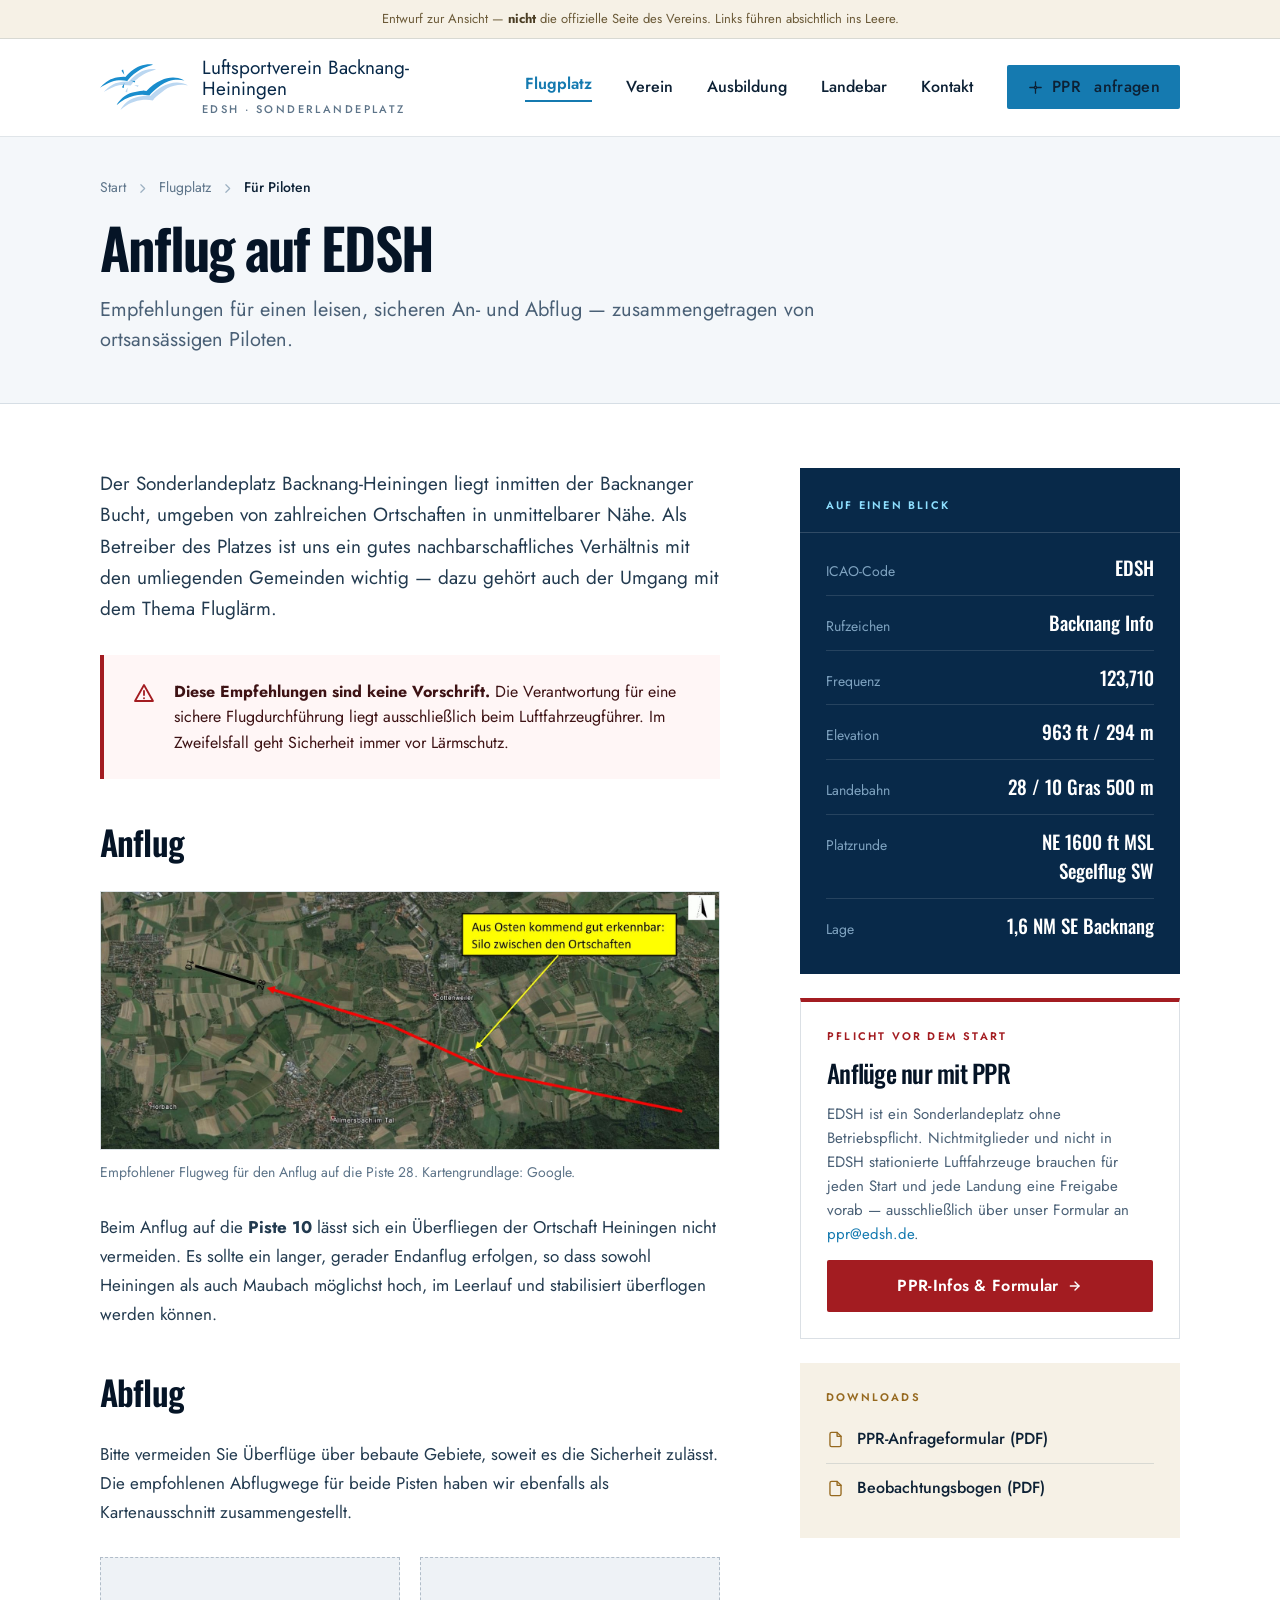
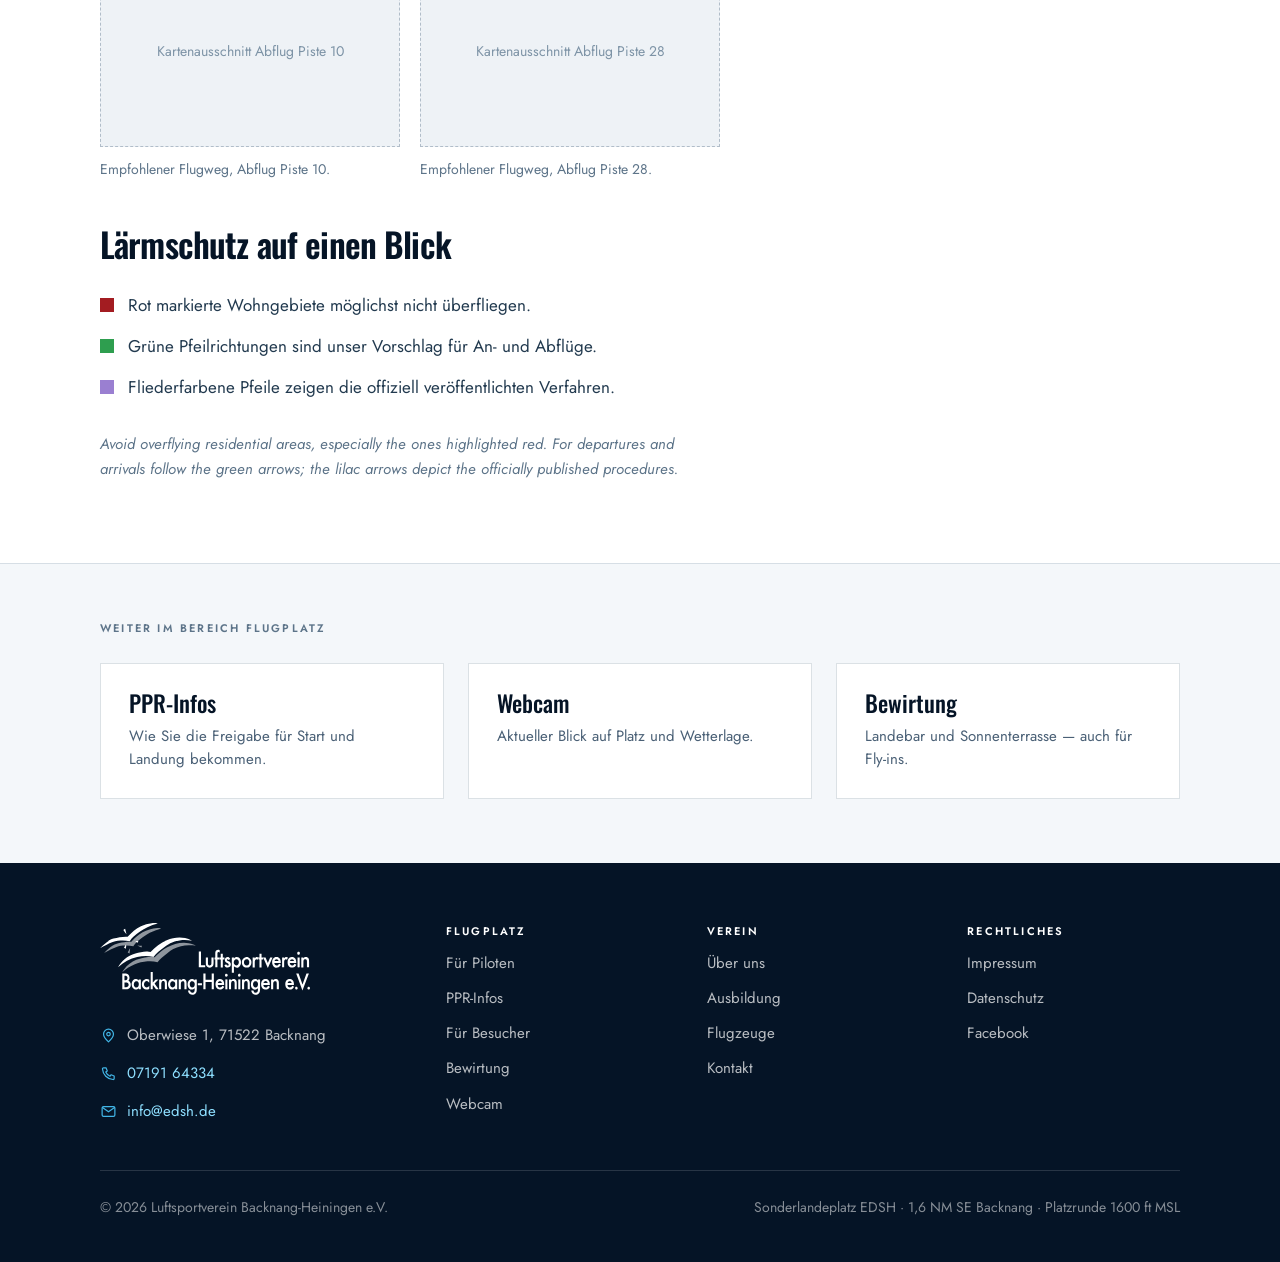
==== anflug.html @ dec8e1ad "Entwurf des neuen Vereinsauftritts als statische Vorschau Startseite und eine Unterseiten-Vorlage am" ====
<!doctype html>
<html lang="de">
<head>
<meta charset="utf-8">
<meta name="viewport" content="width=device-width, initial-scale=1">
<meta name="robots" content="noindex, nofollow">
<title>Anflug auf EDSH — Luftsportverein Backnang-Heiningen e.V. (Entwurf)</title>
<meta name="description" content="Empfehlungen für einen leisen, sicheren An- und Abflug auf den Sonderlandeplatz Backnang-Heiningen.">
<link rel="stylesheet" href="stil.css">
</head>
<body>

<a class="skip" href="#hauptinhalt">Zum Inhalt springen</a>

<div class="entwurfsband">
  Entwurf zur Ansicht — <strong>nicht</strong> die offizielle Seite des Vereins. Links führen absichtlich ins Leere.
</div>

<header class="kopf">
  <a class="marke" href="index.html">
    <img src="bilder/lsv-signet.svg" alt="" aria-hidden="true">
    <span class="marke-text">
      <span class="marke-name">Luftsportverein Backnang-Heiningen</span>
      <span class="marke-zusatz">EDSH · Sonderlandeplatz</span>
    </span>
  </a>

  <nav class="navi" aria-label="Hauptnavigation">
    <a class="aktiv" href="anflug.html" aria-current="page">Flugplatz</a>
    <a href="#">Verein</a>
    <a href="#">Ausbildung</a>
    <a href="#">Landebar</a>
    <a href="#">Kontakt</a>
    <a class="knopf" href="#">
      <svg width="17" height="17" viewBox="0 0 24 24" fill="none" stroke="currentColor" stroke-width="1.8" stroke-linecap="round" stroke-linejoin="round" aria-hidden="true"><path d="M4 12h6"/><path d="M14 12h6"/><path d="M12 4v6"/><path d="M12 14v6"/><circle cx="12" cy="12" r="1.6"/></svg>
      PPR&nbsp;<span>anfragen</span>
    </a>
  </nav>

  <div class="kopf-rechts">
    <a class="knopf" href="#">
      <svg width="17" height="17" viewBox="0 0 24 24" fill="none" stroke="currentColor" stroke-width="1.8" stroke-linecap="round" stroke-linejoin="round" aria-hidden="true"><path d="M4 12h6"/><path d="M14 12h6"/><path d="M12 4v6"/><path d="M12 14v6"/><circle cx="12" cy="12" r="1.6"/></svg>
      PPR&nbsp;<span>anfragen</span>
    </a>
    <button class="menue-schalter" type="button" aria-expanded="false" aria-controls="klappmenue" aria-label="Menü öffnen">
      <svg width="24" height="24" viewBox="0 0 24 24" fill="none" stroke="currentColor" stroke-width="1.9" stroke-linecap="round" aria-hidden="true"><path d="M4 7h16"/><path d="M4 12h16"/><path d="M4 17h16"/></svg>
    </button>
  </div>
</header>

<nav class="klappmenue" id="klappmenue" hidden aria-label="Menü">
  <a href="anflug.html"><b>Flugplatz</b><span>Anflug · PPR · Webcam · Bewirtung</span></a>
  <a href="#"><b>Verein</b><span>Über uns · Flugzeuge</span></a>
  <a href="#"><b>Ausbildung</b><span>Segelflug · Motorflug · UL</span></a>
  <a href="#"><b>Landebar</b><span>Öffnungszeiten · Anfahrt</span></a>
  <a href="#"><b>Kontakt</b></a>
</nav>

<main id="hauptinhalt">

  <section class="seitenkopf">
    <div class="bahn">
      <nav class="krumen" aria-label="Sie befinden sich hier">
        <a href="index.html">Start</a>
        <svg width="13" height="13" viewBox="0 0 24 24" fill="none" stroke="#9db1c2" stroke-width="2.2" stroke-linecap="round" stroke-linejoin="round" aria-hidden="true"><path d="M9 5l7 7-7 7"/></svg>
        <a href="#">Flugplatz</a>
        <svg width="13" height="13" viewBox="0 0 24 24" fill="none" stroke="#9db1c2" stroke-width="2.2" stroke-linecap="round" stroke-linejoin="round" aria-hidden="true"><path d="M9 5l7 7-7 7"/></svg>
        <span aria-current="page">Für Piloten</span>
      </nav>
      <h1>Anflug auf EDSH</h1>
      <p>Empfehlungen für einen leisen, sicheren An- und Abflug — zusammengetragen von ortsansässigen Piloten.</p>
    </div>
  </section>

  <section class="inhalt">
    <div class="bahn inhalt-gitter">

      <div class="textspalte">
        <p class="anriss">Der Sonderlandeplatz Backnang-Heiningen liegt inmitten der Backnanger Bucht, umgeben von zahlreichen Ortschaften in unmittelbarer Nähe. Als Betreiber des Platzes ist uns ein gutes nachbarschaftliches Verhältnis mit den umliegenden Gemeinden wichtig — dazu gehört auch der Umgang mit dem Thema Fluglärm.</p>

        <div class="warnkasten">
          <svg width="24" height="24" viewBox="0 0 24 24" fill="none" stroke="#a31c21" stroke-width="1.8" stroke-linecap="round" stroke-linejoin="round" aria-hidden="true"><path d="M12 4l9 16H3z"/><path d="M12 10v4"/><path d="M12 17.2v.1"/></svg>
          <p><strong>Diese Empfehlungen sind keine Vorschrift.</strong> Die Verantwortung für eine sichere Flugdurchführung liegt ausschließlich beim Luftfahrzeugführer. Im Zweifelsfall geht Sicherheit immer vor Lärmschutz.</p>
        </div>

        <h2>Anflug</h2>

        <figure>
          <img src="bilder/anflug-28.jpg" alt="Luftbild mit eingezeichnetem empfohlenem Flugweg für den Anflug auf Piste 28">
          <figcaption>Empfohlener Flugweg für den Anflug auf die Piste 28. Kartengrundlage: Google.</figcaption>
        </figure>

        <p>Beim Anflug auf die <strong>Piste 10</strong> lässt sich ein Überfliegen der Ortschaft Heiningen nicht vermeiden. Es sollte ein langer, gerader Endanflug erfolgen, so dass sowohl Heiningen als auch Maubach möglichst hoch, im Leerlauf und stabilisiert überflogen werden können.</p>

        <h2>Abflug</h2>

        <p>Bitte vermeiden Sie Überflüge über bebaute Gebiete, soweit es die Sicherheit zulässt. Die empfohlenen Abflugwege für beide Pisten haben wir ebenfalls als Kartenausschnitt zusammengestellt.</p>

        <div class="zwei-spalten">
          <div>
            <div class="platzhalter">Kartenausschnitt Abflug Piste 10</div>
            <span>Empfohlener Flugweg, Abflug Piste 10.</span>
          </div>
          <div>
            <div class="platzhalter">Kartenausschnitt Abflug Piste 28</div>
            <span>Empfohlener Flugweg, Abflug Piste 28.</span>
          </div>
        </div>

        <h2>Lärmschutz auf einen Blick</h2>

        <div class="legende">
          <div><i style="background:#a31c21"></i><p>Rot markierte Wohngebiete möglichst nicht überfliegen.</p></div>
          <div><i style="background:#2e9e4f"></i><p>Grüne Pfeilrichtungen sind unser Vorschlag für An- und Abflüge.</p></div>
          <div><i style="background:#9a7fd1"></i><p>Fliederfarbene Pfeile zeigen die offiziell veröffentlichten Verfahren.</p></div>
        </div>

        <p lang="en" style="font-style: italic; color: var(--grau); font-size: 15px;">Avoid overflying residential areas, especially the ones highlighted red. For departures and arrivals follow the green arrows; the lilac arrows depict the officially published procedures.</p>
      </div>

      <aside class="seitenspalte" aria-label="Platzdaten und Formulare">

        <div class="datenkarte">
          <div class="datenkarte-kopf"><span class="kleinzeile">Auf einen Blick</span></div>
          <div class="datenkarte-liste">
            <div class="datenkarte-zeile"><span class="datenkarte-schluessel">ICAO-Code</span><span class="datenkarte-wert">EDSH</span></div>
            <div class="datenkarte-zeile"><span class="datenkarte-schluessel">Rufzeichen</span><span class="datenkarte-wert">Backnang Info</span></div>
            <div class="datenkarte-zeile"><span class="datenkarte-schluessel">Frequenz</span><span class="datenkarte-wert">123,710</span></div>
            <div class="datenkarte-zeile"><span class="datenkarte-schluessel">Elevation</span><span class="datenkarte-wert">963 ft / 294 m</span></div>
            <div class="datenkarte-zeile"><span class="datenkarte-schluessel">Landebahn</span><span class="datenkarte-wert">28 / 10 Gras 500 m</span></div>
            <div class="datenkarte-zeile"><span class="datenkarte-schluessel">Platzrunde</span><span class="datenkarte-wert">NE 1600 ft MSL<br>Segelflug SW</span></div>
            <div class="datenkarte-zeile"><span class="datenkarte-schluessel">Lage</span><span class="datenkarte-wert">1,6 NM SE Backnang</span></div>
          </div>
        </div>

        <div class="handlungskarte">
          <span class="kleinzeile">Pflicht vor dem Start</span>
          <h3>Anflüge nur mit PPR</h3>
          <p>EDSH ist ein Sonderlandeplatz ohne Betriebspflicht. Nichtmitglieder und nicht in EDSH stationierte Luftfahrzeuge brauchen für jeden Start und jede Landung eine Freigabe vorab — ausschließlich über unser Formular an <a href="mailto:ppr@edsh.de">ppr@edsh.de</a>.</p>
          <a class="knopf knopf--rot knopf--breit" href="#">PPR-Infos &amp; Formular
            <svg width="16" height="16" viewBox="0 0 24 24" fill="none" stroke="currentColor" stroke-width="2" stroke-linecap="round" stroke-linejoin="round" aria-hidden="true"><path d="M5 12h13"/><path d="M12 6l6 6-6 6"/></svg>
          </a>
        </div>

        <div class="downloads">
          <span class="kleinzeile">Downloads</span>
          <a href="#"><svg width="19" height="19" viewBox="0 0 24 24" fill="none" stroke="#96691f" stroke-width="1.7" stroke-linecap="round" stroke-linejoin="round" aria-hidden="true"><path d="M14 3H7a2 2 0 00-2 2v14a2 2 0 002 2h10a2 2 0 002-2V8z"/><path d="M14 3v5h5"/></svg>PPR-Anfrageformular (PDF)</a>
          <a href="#"><svg width="19" height="19" viewBox="0 0 24 24" fill="none" stroke="#96691f" stroke-width="1.7" stroke-linecap="round" stroke-linejoin="round" aria-hidden="true"><path d="M14 3H7a2 2 0 00-2 2v14a2 2 0 002 2h10a2 2 0 002-2V8z"/><path d="M14 3v5h5"/></svg>Beobachtungsbogen (PDF)</a>
        </div>

      </aside>
    </div>
  </section>

  <section class="weiter">
    <div class="bahn">
      <span class="kleinzeile">Weiter im Bereich Flugplatz</span>
      <div class="weiter-gitter">
        <a class="weiter-karte" href="#"><b>PPR-Infos</b><span>Wie Sie die Freigabe für Start und Landung bekommen.</span></a>
        <a class="weiter-karte" href="#"><b>Webcam</b><span>Aktueller Blick auf Platz und Wetterlage.</span></a>
        <a class="weiter-karte" href="#"><b>Bewirtung</b><span>Landebar und Sonnenterrasse — auch für Fly-ins.</span></a>
      </div>
    </div>
  </section>

</main>

<footer class="fuss">
  <div class="bahn">
    <div class="fuss-gitter">
      <div class="fuss-spalte">
        <img class="fuss-logo" src="bilder/lsv-logo-weiss.svg" alt="Luftsportverein Backnang-Heiningen e.V.">
        <div class="fuss-kontakt">
          <span><svg width="17" height="17" viewBox="0 0 24 24" fill="none" stroke="#42b6e7" stroke-width="1.7" stroke-linecap="round" stroke-linejoin="round" aria-hidden="true"><path d="M12 21s7-6.2 7-11a7 7 0 10-14 0c0 4.8 7 11 7 11z"/><circle cx="12" cy="10" r="2.5"/></svg>Oberwiese 1, 71522 Backnang</span>
          <a href="tel:+49719164334"><svg width="17" height="17" viewBox="0 0 24 24" fill="none" stroke="#42b6e7" stroke-width="1.7" stroke-linecap="round" stroke-linejoin="round" aria-hidden="true"><path d="M5 4h3.5l1.8 4.4-2.2 1.4a12 12 0 006.1 6.1l1.4-2.2L20 15.5V19a1.5 1.5 0 01-1.7 1.5A16 16 0 013.5 5.7 1.5 1.5 0 015 4z"/></svg>07191 64334</a>
          <a href="mailto:info@edsh.de"><svg width="17" height="17" viewBox="0 0 24 24" fill="none" stroke="#42b6e7" stroke-width="1.7" stroke-linecap="round" stroke-linejoin="round" aria-hidden="true"><rect x="3" y="5" width="18" height="14" rx="2"/><path d="M3.5 6.5l8.5 6 8.5-6"/></svg>info@edsh.de</a>
        </div>
      </div>

      <div class="fuss-spalte">
        <span class="kleinzeile">Flugplatz</span>
        <a href="anflug.html">Für Piloten</a>
        <a href="#">PPR-Infos</a>
        <a href="#">Für Besucher</a>
        <a href="#">Bewirtung</a>
        <a href="#">Webcam</a>
      </div>

      <div class="fuss-spalte">
        <span class="kleinzeile">Verein</span>
        <a href="#">Über uns</a>
        <a href="#">Ausbildung</a>
        <a href="#">Flugzeuge</a>
        <a href="#">Kontakt</a>
      </div>

      <div class="fuss-spalte">
        <span class="kleinzeile">Rechtliches</span>
        <a href="#">Impressum</a>
        <a href="#">Datenschutz</a>
        <a href="#">Facebook</a>
      </div>
    </div>

    <div class="fuss-schluss">
      <span>© 2026 Luftsportverein Backnang-Heiningen e.V.</span>
      <span>Sonderlandeplatz EDSH · 1,6 NM SE Backnang · Platzrunde 1600 ft MSL</span>
    </div>
  </div>
</footer>

<script src="menue.js"></script>
</body>
</html>
---- stil.css ----
@import url("https://fonts.googleapis.com/css2?family=Oswald:wght@400;500;600;700&family=Jost:wght@400;500;600&display=swap");

/* ==========================================================================
   Entwurf für den neuen Auftritt des LSV Backnang-Heiningen
   Farben und Schriften stammen aus der Flugplatzfest-Seite des Vereins,
   das Markenblau #198DCD aus dem Logo-SVG.
   ========================================================================== */

:root {
  --marke:      #198DCD;   /* Logo-Blau, nur dekorativ (3,66:1 auf Weiß) */
  --interaktiv: #157AB0;   /* abgedunkelt für Links und Knöpfe (4,73:1)  */
  --himmel:     #42b6e7;
  --hell:       #8edfff;
  --navy:       #082949;
  --nacht:      #051426;
  --rot:        #a31c21;
  --stroh:      #b07d2a;
  --stroh-text: #96691f;   /* 4,84:1 auf Weiß */
  --sand:       #f6f1e6;
  --dunst:      #f4f7fa;
  --text:       #0d2135;
  --text-weich: #4a6076;
  --grau:       #5d7489;
  --linie:      rgba(6, 42, 76, .14);
  --max:        1240px;
  --rand:       100px;     /* Seitenrand, per Breakpoint kleiner */
}

*, *::before, *::after { box-sizing: border-box; }

body {
  margin: 0;
  background: #fff;
  color: var(--text);
  font-family: Jost, "Segoe UI", Arial, Helvetica, sans-serif;
  font-size: 17px;
  line-height: 1.55;
  -webkit-text-size-adjust: 100%;
}

a { color: var(--interaktiv); text-decoration: none; }
a:hover { color: var(--navy); }
img { max-width: 100%; }

h1, h2, h3, h4 {
  font-family: Oswald, "Arial Narrow", "Aptos Narrow", Arial, sans-serif;
  margin: 0;
  color: var(--nacht);
  letter-spacing: -.03em;
  line-height: 1.1;
}

.bahn { max-width: var(--max); margin: 0 auto; }
.seitenrand { padding-left: var(--rand); padding-right: var(--rand); }

.kleinzeile {
  font-size: 11px;
  font-weight: 600;
  letter-spacing: .2em;
  text-transform: uppercase;
  color: var(--grau);
}

/* Sprungmarke für Tastatur- und Screenreader-Nutzung */
.skip {
  position: absolute; left: -9999px;
  background: var(--navy); color: #fff; padding: 12px 20px; z-index: 100;
}
.skip:focus { left: 12px; top: 12px; color: #fff; }

/* ============================ Kopfzeile ================================= */

.kopf {
  display: flex; align-items: center; justify-content: space-between;
  gap: 40px; padding: 18px var(--rand);
  background: #fff; border-bottom: 1px solid rgba(6, 42, 76, .12);
}
.marke { display: flex; align-items: center; gap: 14px; }
.marke img { width: 88px; height: 46px; object-fit: contain; flex-shrink: 0; }
.marke-text { display: flex; flex-direction: column; gap: 1px; }
.marke-name { font-size: 19px; font-weight: 400; color: var(--navy); line-height: 1.15; }
.marke-zusatz {
  font-size: 11px; font-weight: 500; letter-spacing: .22em;
  text-transform: uppercase; color: var(--grau);
}

.navi { display: flex; align-items: center; gap: 34px; }
.navi a { font-size: 16px; font-weight: 500; color: var(--text); }
.navi a.aktiv {
  font-weight: 600; color: var(--interaktiv);
  border-bottom: 2px solid var(--interaktiv); padding-bottom: 3px;
}

.knopf {
  display: inline-flex; align-items: center; justify-content: center; gap: 8px;
  min-height: 44px; padding: 0 20px; border-radius: 2px;
  background: var(--interaktiv); color: #fff;
  font-size: 15px; font-weight: 600; letter-spacing: .02em;
}
.knopf:hover { background: var(--navy); color: #fff; }
.knopf--rot { background: var(--rot); }
.knopf--rot:hover { background: #7d1519; }
.knopf--linie { background: none; border: 1px solid rgba(255,255,255,.34); color: #fff; }
.knopf--linie:hover { background: rgba(255,255,255,.1); color: #fff; }
.knopf--breit { width: 100%; min-height: 52px; font-size: 16px; }

/* Auf großen Schirmen trägt die Navigation den PPR-Knopf selbst */
.kopf-rechts { display: none; }

/* Menüschalter: erst ab Tablet sichtbar */
.menue-schalter {
  display: none; align-items: center; justify-content: center;
  width: 44px; height: 44px; padding: 0;
  background: none; border: 0; cursor: pointer; color: var(--navy);
}

/* ============================== Hero ==================================== */

.hero { position: relative; height: 600px; overflow: hidden; background: var(--navy); }
.hero img { position: absolute; inset: 0; width: 100%; height: 100%; object-fit: cover; }
.hero-schleier {
  position: absolute; inset: 0;
  background: linear-gradient(105deg, rgba(5,20,38,.86) 0%, rgba(5,20,38,.62) 42%, rgba(5,20,38,.10) 78%);
}
.hero-inhalt {
  position: relative; display: flex; flex-direction: column; justify-content: center;
  gap: 26px; height: 100%; max-width: var(--max); margin: 0 auto;
  padding: 0 var(--rand);
}
.hero-kleinzeile {
  font-size: 13px; font-weight: 600; letter-spacing: .26em;
  text-transform: uppercase; color: var(--hell);
}
.hero h1 {
  max-width: 900px; font-size: 82px; font-weight: 700;
  line-height: .92; letter-spacing: -.04em; color: #fff;
}
.hero p { margin: 0; max-width: 560px; font-size: 20px; line-height: 1.5; color: rgba(255,255,255,.86); }

/* ========================== Platzdaten =================================== */

.platzdaten { background: var(--navy); padding: 0 var(--rand); }
.platzdaten-gitter {
  display: grid; grid-template-columns: repeat(5, minmax(0, 1fr));
  max-width: var(--max); margin: 0 auto;
}
.platzdaten-feld {
  display: flex; flex-direction: column; gap: 6px; padding: 22px 28px;
  border-left: 1px solid rgba(255,255,255,.16);
}
.platzdaten-feld:first-child { border-left: 0; padding-left: 0; }
.platzdaten-feld:last-child { padding-right: 0; }
.platzdaten-feld .kleinzeile { color: #6f93b3; }
.platzdaten-wert {
  font-family: Oswald, "Arial Narrow", Arial, sans-serif;
  font-size: 26px; font-weight: 500; color: #fff; letter-spacing: .02em;
}
.platzdaten-feld--warnung .kleinzeile { color: #ffb4b6; }
.platzdaten-feld--warnung .platzdaten-wert { color: #ff9ea1; }

/* =========================== Drei Türen ================================= */

.tueren { padding: 92px var(--rand) 100px; }
.tueren-kopf { display: flex; flex-direction: column; gap: 10px; margin-bottom: 44px; }
.tueren-kopf .vorzeile {
  font-size: 13px; font-weight: 600; letter-spacing: .2em;
  text-transform: uppercase; color: var(--stroh-text);
}
.tueren-kopf h2 { font-size: 46px; font-weight: 600; line-height: 1; }
.tueren-gitter { display: grid; grid-template-columns: repeat(3, minmax(0, 1fr)); gap: 32px; }

.tuer {
  display: flex; flex-direction: column;
  background: #fff; border: 1px solid var(--linie); border-top: 4px solid var(--marke);
}
.tuer--ausbildung { border-top-color: var(--himmel); }
.tuer--gaeste { border-top-color: var(--stroh); }
.tuer > img { width: 100%; height: 210px; object-fit: cover; }
.tuer-text { display: flex; flex-direction: column; gap: 18px; padding: 30px 30px 20px; flex-grow: 1; }
.tuer-text .kleinzeile { color: var(--interaktiv); }
.tuer--ausbildung .tuer-text .kleinzeile { color: #10708F; }
.tuer--gaeste .tuer-text .kleinzeile { color: var(--stroh-text); }
.tuer h3 { font-size: 30px; font-weight: 500; letter-spacing: -.02em; }
.tuer p { margin: 0; font-size: 16px; color: var(--text-weich); }
.tuer-liste { display: flex; flex-direction: column; padding: 0 30px 16px; }
.tuer-liste a {
  display: flex; align-items: center; gap: 10px; min-height: 44px;
  font-size: 16px; font-weight: 500; color: var(--text);
  border-top: 1px solid rgba(6,42,76,.10);
}
.tuer-liste a:hover { color: var(--interaktiv); }
.tuer-liste svg { flex-shrink: 0; }

/* ============================ Am Platz ================================== */

.amplatz { background: var(--sand); padding: 76px var(--rand) 84px; border-top: 1px solid rgba(6,42,76,.10); }
.amplatz-kopf { display: flex; align-items: baseline; gap: 18px; flex-wrap: wrap; margin-bottom: 34px; }
.amplatz-kopf h2 { font-size: 40px; font-weight: 600; line-height: 1; }
.amplatz-kopf .kleinzeile { font-size: 13px; color: var(--stroh-text); }

.termin { display: flex; background: #fff; border: 1px solid var(--linie); margin-bottom: 24px; }
.termin-datum {
  display: flex; flex-direction: column; justify-content: center; align-items: center;
  gap: 2px; width: 190px; flex-shrink: 0; padding: 34px 20px;
  background: var(--rot); color: #fff;
  font-family: Oswald, "Arial Narrow", Arial, sans-serif;
}
.termin-tag { font-size: 58px; font-weight: 700; line-height: .9; letter-spacing: -.03em; }
.termin-monat { font-size: 22px; font-weight: 500; letter-spacing: .1em; text-transform: uppercase; }
.termin-jahr { font-family: Jost, sans-serif; font-size: 13px; font-weight: 500; letter-spacing: .16em; color: rgba(255,255,255,.78); }
.termin-text {
  display: flex; align-items: center; justify-content: space-between;
  gap: 40px; flex-grow: 1; padding: 34px 38px;
}
.termin-text > div { display: flex; flex-direction: column; gap: 10px; max-width: 620px; }
.termin-text .kleinzeile { color: var(--rot); }
.termin-text h3 { font-size: 34px; font-weight: 500; letter-spacing: -.02em; line-height: 1.05; }
.termin-text p { margin: 0; font-size: 16px; color: var(--text-weich); }
.termin-text .knopf { flex-shrink: 0; min-height: 50px; padding: 0 26px; font-size: 16px; }

.angebote { display: grid; grid-template-columns: repeat(2, minmax(0, 1fr)); gap: 24px; }
.angebot { display: flex; gap: 20px; padding: 26px 28px; background: #fff; border: 1px solid var(--linie); }
.angebot svg { flex-shrink: 0; margin-top: 3px; }
.angebot h4 { font-size: 23px; font-weight: 500; line-height: 1.15; }
.angebot p { margin: 7px 0 0; font-size: 16px; color: var(--text-weich); }

/* ============================= Verein =================================== */

.verein { background: var(--navy); color: #fff; padding: 84px var(--rand) 90px; }
.verein-gitter { display: grid; grid-template-columns: repeat(2, minmax(0, 1fr)); gap: 80px; align-items: start; }
.verein .kleinzeile { color: var(--hell); }
.verein h2 { font-size: 44px; font-weight: 600; line-height: 1.02; color: #fff; margin: 22px 0; }
.verein p { margin: 0 0 30px; font-size: 17px; line-height: 1.6; color: rgba(255,255,255,.80); }
.verein-knoepfe { display: flex; gap: 14px; flex-wrap: wrap; }
.verein-knoepfe .knopf { min-height: 50px; padding: 0 26px; font-size: 16px; }

.flotte { display: flex; flex-direction: column; margin-top: 16px; }
.flotte-zeile {
  display: flex; align-items: baseline; justify-content: space-between; gap: 20px;
  padding: 15px 0; border-top: 1px solid rgba(255,255,255,.16);
}
.flotte-zeile:last-of-type { border-bottom: 1px solid rgba(255,255,255,.16); }
.flotte-name { font-family: Oswald, "Arial Narrow", Arial, sans-serif; font-size: 24px; font-weight: 500; color: #fff; }
.flotte-art { font-size: 14px; letter-spacing: .1em; text-transform: uppercase; color: #7fa3c0; }
.flotte-mehr {
  display: inline-flex; align-items: center; gap: 10px; min-height: 44px;
  margin-top: 12px; font-size: 16px; font-weight: 600; color: var(--hell);
}
.flotte-mehr:hover { color: #fff; }

/* ============================= Fußzeile ================================= */

.fuss { background: var(--nacht); color: rgba(255,255,255,.72); padding: 60px var(--rand) 44px; }
.fuss-gitter { display: grid; grid-template-columns: 1.4fr 1fr 1fr 1fr; gap: 48px; }
.fuss-spalte { display: flex; flex-direction: column; gap: 12px; }
.fuss-spalte .kleinzeile { color: #fff; }
.fuss a { color: rgba(255,255,255,.72); font-size: 15px; }
.fuss a:hover { color: #fff; }
.fuss-logo { width: 210px; height: 73px; object-fit: contain; }
.fuss-kontakt { display: flex; flex-direction: column; gap: 8px; font-size: 15px; margin-top: 16px; }
.fuss-kontakt span, .fuss-kontakt a { display: flex; align-items: flex-start; gap: 10px; min-height: 30px; }
.fuss-kontakt svg { flex-shrink: 0; margin-top: 3px; }
.fuss-kontakt a { color: var(--hell); }
.fuss-schluss {
  display: flex; align-items: center; justify-content: space-between; gap: 30px; flex-wrap: wrap;
  margin-top: 40px; padding-top: 26px; border-top: 1px solid rgba(255,255,255,.14);
  font-size: 14px; color: rgba(255,255,255,.52);
}

/* =========================== Unterseite ================================= */

.seitenkopf { background: var(--dunst); border-bottom: 1px solid rgba(6,42,76,.12); padding: 40px var(--rand) 48px; }
.krumen { display: flex; align-items: center; gap: 10px; flex-wrap: wrap; font-size: 14px; color: var(--grau); margin-bottom: 20px; }
.krumen a { color: var(--grau); }
.krumen span[aria-current] { color: var(--text); font-weight: 500; }
.seitenkopf h1 { max-width: 800px; font-size: 56px; font-weight: 600; line-height: 1; letter-spacing: -.035em; }
.seitenkopf p { margin: 20px 0 0; max-width: 720px; font-size: 20px; line-height: 1.5; color: var(--text-weich); }

.inhalt { padding: 64px var(--rand) 80px; }
.inhalt-gitter { display: grid; grid-template-columns: minmax(0, 1fr) 380px; gap: 80px; align-items: start; }
.textspalte { display: flex; flex-direction: column; gap: 30px; }
.textspalte > p { margin: 0; font-size: 17px; line-height: 1.7; color: #223a4f; }
.textspalte > p.anriss { font-size: 19px; line-height: 1.65; }
.textspalte h2 { margin-top: 14px; font-size: 34px; font-weight: 600; letter-spacing: -.025em; }
.textspalte figure { margin: 0; display: flex; flex-direction: column; gap: 12px; }
.textspalte figure img { width: 100%; height: auto; display: block; border: 1px solid var(--linie); }
.textspalte figcaption { font-size: 14px; color: var(--grau); }

.warnkasten { display: flex; gap: 18px; padding: 24px 28px; background: #fff6f6; border-left: 4px solid var(--rot); }
.warnkasten svg { flex-shrink: 0; margin-top: 2px; }
.warnkasten p { margin: 0; font-size: 16px; line-height: 1.6; color: #3d1214; }

.platzhalter {
  display: flex; align-items: center; justify-content: center; text-align: center;
  height: 190px; padding: 0 20px; background: #eef2f6;
  border: 1px dashed rgba(6,42,76,.26); color: #7d93a6; font-size: 14px;
}
.zwei-spalten { display: grid; grid-template-columns: repeat(2, minmax(0, 1fr)); gap: 20px; }
.zwei-spalten > div { display: flex; flex-direction: column; gap: 12px; }
.zwei-spalten span { font-size: 14px; color: var(--grau); }

.legende { display: flex; flex-direction: column; gap: 14px; }
.legende div { display: flex; align-items: flex-start; gap: 14px; }
.legende i { flex-shrink: 0; width: 14px; height: 14px; margin-top: 6px; }
.legende p { margin: 0; font-size: 17px; line-height: 1.6; color: #223a4f; }

.seitenspalte { display: flex; flex-direction: column; gap: 24px; }

.datenkarte { background: var(--navy); color: #fff; }
.datenkarte-kopf { padding: 22px 26px 16px; border-bottom: 1px solid rgba(255,255,255,.16); }
.datenkarte-kopf .kleinzeile { color: var(--hell); }
.datenkarte-liste { display: flex; flex-direction: column; padding: 8px 26px 22px; }
.datenkarte-zeile {
  display: flex; align-items: baseline; justify-content: space-between; gap: 16px;
  padding: 12px 0; border-bottom: 1px solid rgba(255,255,255,.12);
}
.datenkarte-zeile:last-child { border-bottom: 0; }
.datenkarte-schluessel { font-size: 14px; color: #7fa3c0; }
.datenkarte-wert { font-family: Oswald, "Arial Narrow", Arial, sans-serif; font-size: 19px; font-weight: 500; color: #fff; text-align: right; }

.handlungskarte {
  display: flex; flex-direction: column; gap: 14px; padding: 26px;
  background: #fff; border: 1px solid var(--linie); border-top: 4px solid var(--rot);
}
.handlungskarte .kleinzeile { color: var(--rot); }
.handlungskarte h3 { font-size: 25px; font-weight: 500; line-height: 1.15; }
.handlungskarte p { margin: 0; font-size: 15px; line-height: 1.6; color: var(--text-weich); }

.downloads { display: flex; flex-direction: column; padding: 26px; background: var(--sand); }
.downloads .kleinzeile { color: var(--stroh-text); padding-bottom: 10px; }
.downloads a {
  display: flex; align-items: center; gap: 12px; min-height: 48px;
  font-size: 16px; font-weight: 500; color: var(--text);
  border-bottom: 1px solid rgba(6,42,76,.12);
}
.downloads a:last-child { border-bottom: 0; }
.downloads svg { flex-shrink: 0; }

.weiter { background: var(--dunst); border-top: 1px solid rgba(6,42,76,.12); padding: 56px var(--rand) 64px; }
.weiter .kleinzeile { display: block; margin-bottom: 26px; }
.weiter-gitter { display: grid; grid-template-columns: repeat(3, minmax(0, 1fr)); gap: 24px; }
.weiter-karte { display: flex; flex-direction: column; gap: 9px; padding: 26px 28px; background: #fff; border: 1px solid var(--linie); }
.weiter-karte b { font-family: Oswald, "Arial Narrow", Arial, sans-serif; font-size: 23px; font-weight: 500; color: var(--nacht); line-height: 1.15; }
.weiter-karte span { font-size: 15px; color: var(--text-weich); }
.weiter-karte:hover { border-color: var(--interaktiv); }

/* ==========================================================================
   TABLET — ab hier wird es eng. Die Navigation ist der erste Engpass:
   Logo, Name, fünf Menüpunkte und der PPR-Knopf brauchen zusammen mehr
   als 1100 px. Deshalb klappt das Menü schon deutlich vor 768 px zusammen.
   ========================================================================== */

@media (max-width: 1140px) {
  :root { --rand: 40px; }

  .navi { display: none; }
  .menue-schalter { display: inline-flex; }
  .kopf { gap: 20px; }
  .kopf-rechts { display: flex; align-items: center; gap: 8px; }

  .hero { height: 520px; }
  .hero h1 { font-size: 62px; }
  .hero p { font-size: 19px; }

  /* Fünf Platzdaten-Felder passen nicht mehr nebeneinander: 3 + 2 */
  .platzdaten { padding: 0; }
  .platzdaten-gitter { grid-template-columns: repeat(3, minmax(0, 1fr)); gap: 1px; background: rgba(255,255,255,.16); }
  .platzdaten-feld { padding: 18px 24px; border-left: 0; background: var(--navy); }
  .platzdaten-feld:first-child { padding-left: 24px; }
  .platzdaten-feld:last-child { grid-column: span 2; padding-right: 24px; }
  .platzdaten-wert { font-size: 23px; }

  /* Drei schmale Spalten wären je 230 px breit — stattdessen liegende Karten */
  .tueren { padding: 60px var(--rand) 64px; }
  .tueren-kopf h2 { font-size: 38px; }
  .tueren-gitter { grid-template-columns: 1fr; gap: 24px; }
  .tuer { display: grid; grid-template-columns: 300px minmax(0, 1fr); grid-template-rows: auto auto; }
  .tuer > img { grid-row: 1 / 3; height: 100%; min-height: 230px; }
  .tuer-text { padding: 26px 30px 12px; gap: 14px; }
  .tuer-liste { padding: 0 30px 22px; }

  .amplatz { padding: 56px var(--rand) 60px; }
  .amplatz-kopf h2 { font-size: 34px; }
  .termin-datum { width: 150px; padding: 26px 16px; }
  .termin-tag { font-size: 46px; }
  .termin-monat { font-size: 18px; }
  .termin-text { flex-direction: column; align-items: flex-start; gap: 20px; padding: 26px 28px; }
  .termin-text h3 { font-size: 28px; }
  .angebote { grid-template-columns: 1fr; gap: 16px; }

  .verein { padding: 60px var(--rand) 64px; }
  .verein-gitter { grid-template-columns: 1fr; gap: 44px; }
  .verein h2 { font-size: 36px; }

  .fuss-gitter { grid-template-columns: 1fr 1fr; gap: 36px; }
  .fuss-gitter > .fuss-spalte:first-child { grid-column: 1 / -1; }

  /* Seitenspalte über den Text: Frequenz und Bahnlänge zuerst */
  .seitenkopf { padding: 32px var(--rand) 38px; }
  .seitenkopf h1 { font-size: 44px; }
  .seitenkopf p { font-size: 18px; }
  .inhalt { padding: 40px var(--rand) 60px; }
  .inhalt-gitter { grid-template-columns: 1fr; gap: 40px; }
  .seitenspalte { order: -1; display: grid; grid-template-columns: repeat(2, minmax(0, 1fr)); gap: 20px; align-items: start; }
  .downloads { grid-column: 1 / -1; }
  .textspalte h2 { font-size: 30px; }

  .weiter { padding: 44px var(--rand) 52px; }
  .weiter-gitter { grid-template-columns: 1fr; gap: 16px; }
}

/* ============================ TELEFON =================================== */

@media (max-width: 720px) {
  :root { --rand: 20px; }

  body { font-size: 16px; }
  .kopf { padding: 10px var(--rand); }
  .marke { gap: 8px; }
  .marke img { width: 52px; height: 27px; }
  .marke-name { font-size: 13px; }
  .marke-zusatz { display: none; }
  .kopf .knopf { padding: 0 14px; font-size: 14px; }
  .kopf .knopf span { display: none; }        /* „anfragen“ weg, „PPR“ bleibt */

  .hero { height: 480px; }
  .hero-inhalt { justify-content: flex-end; gap: 14px; padding: 0 var(--rand) 28px; }
  .hero-schleier { background: linear-gradient(180deg, rgba(5,20,38,.50) 0%, rgba(5,20,38,.28) 30%, rgba(5,20,38,.93) 100%); }
  .hero-kleinzeile { font-size: 10px; letter-spacing: .18em; line-height: 1.7; }
  .hero h1 { font-size: 44px; line-height: .94; letter-spacing: -.03em; }
  .hero p { font-size: 17px; }

  .platzdaten-gitter { grid-template-columns: repeat(2, minmax(0, 1fr)); }
  .platzdaten-feld, .platzdaten-feld:last-child { grid-column: span 1; padding: 14px 16px; }
  .platzdaten-feld--warnung { grid-column: 1 / -1 !important; }
  .platzdaten-wert { font-size: 22px; }

  .tueren { padding: 44px var(--rand) 48px; }
  .tueren-kopf h2 { font-size: 34px; }
  .tuer { display: flex; flex-direction: column; }
  .tuer > img { height: 170px; min-height: 0; }
  .tuer-text { padding: 20px 20px 8px; gap: 12px; }
  .tuer h3 { font-size: 26px; }
  .tuer-liste { padding: 0 20px 12px; }

  .amplatz { padding: 40px var(--rand) 44px; }
  .amplatz-kopf { gap: 6px; flex-direction: column; margin-bottom: 20px; }
  .amplatz-kopf h2 { font-size: 30px; }
  .termin { flex-direction: column; }
  .termin-datum { flex-direction: row; align-items: baseline; justify-content: flex-start; gap: 12px; width: 100%; padding: 16px 20px; }
  .termin-tag { font-size: 38px; }
  .termin-monat { font-size: 20px; }
  .termin-jahr { display: none; }
  .termin-text { padding: 20px; gap: 12px; }
  .termin-text h3 { font-size: 27px; }
  .termin-text .knopf { width: 100%; }
  .angebot { padding: 20px; gap: 16px; }
  .angebot h4 { font-size: 21px; }

  .verein { padding: 42px var(--rand) 46px; }
  .verein h2 { font-size: 32px; }
  .verein-knoepfe { flex-direction: column; }
  .verein-knoepfe .knopf { width: 100%; }
  .flotte-zeile { flex-direction: column; align-items: flex-start; gap: 2px; padding: 13px 0; }
  .flotte-name { font-size: 22px; }
  .flotte-art { font-size: 13px; }

  .fuss { padding: 36px var(--rand) 28px; }
  .fuss-gitter { grid-template-columns: 1fr 1fr; gap: 24px; }
  .fuss a { min-height: 44px; display: flex; align-items: center; }
  .fuss-schluss { flex-direction: column; align-items: flex-start; gap: 10px; }

  .seitenkopf { padding: 20px var(--rand) 26px; }
  .seitenkopf h1 { font-size: 40px; }
  .seitenkopf p { margin-top: 14px; font-size: 17px; }
  .inhalt { padding: 24px var(--rand) 36px; }
  .seitenspalte { grid-template-columns: 1fr; gap: 16px; }
  .textspalte { gap: 22px; }
  .textspalte h2 { font-size: 30px; }
  .zwei-spalten { grid-template-columns: 1fr; }
  .platzhalter { height: 170px; }
  .weiter { padding: 32px var(--rand) 36px; }
}

/* Bewegung nur, wenn der Nutzer sie zulässt */
@media (prefers-reduced-motion: reduce) {
  * { animation: none !important; transition: none !important; }
}

/* ==========================================================================
   Ergänzungen: Entwurfsband, Klappmenü
   ========================================================================== */

.entwurfsband {
  background: var(--sand);
  border-bottom: 1px solid rgba(6, 42, 76, .12);
  color: #6b5a38;
  font-size: 13px;
  line-height: 1.5;
  padding: 9px var(--rand);
  text-align: center;
}
.entwurfsband strong { color: #4a3d24; }

.klappmenue { display: none; }

@media (max-width: 1140px) {
  .klappmenue { background: var(--navy); padding: 4px var(--rand) 26px; }
  .klappmenue[hidden] { display: none; }
  .klappmenue:not([hidden]) { display: flex; flex-direction: column; }
  .klappmenue a {
    display: flex; flex-direction: column; gap: 2px;
    min-height: 60px; justify-content: center;
    border-top: 1px solid rgba(255,255,255,.14); color: #fff;
  }
  .klappmenue a:first-child { border-top: 0; }
  .klappmenue a:hover { color: var(--hell); }
  .klappmenue b {
    font-family: Oswald, "Arial Narrow", Arial, sans-serif;
    font-size: 26px; font-weight: 500; letter-spacing: -.01em;
  }
  .klappmenue span { font-size: 13px; color: #7fa3c0; }
}
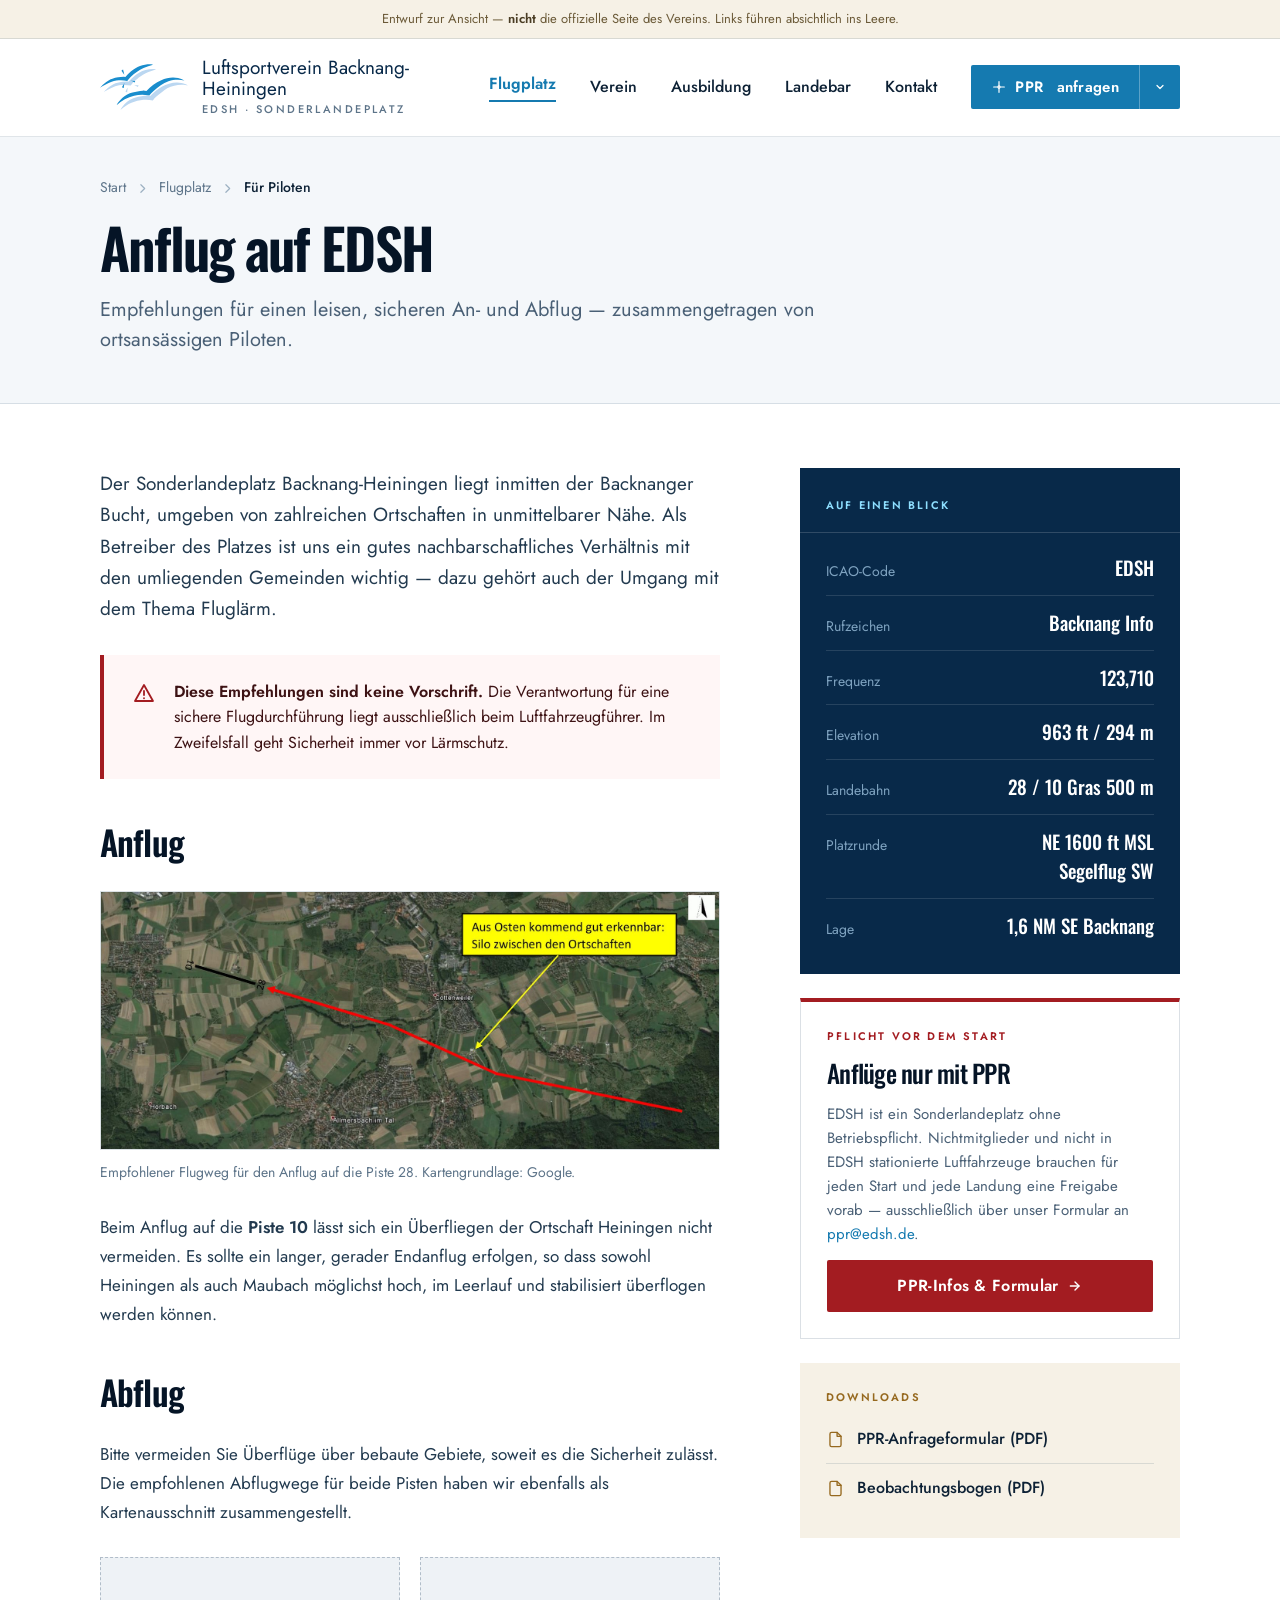
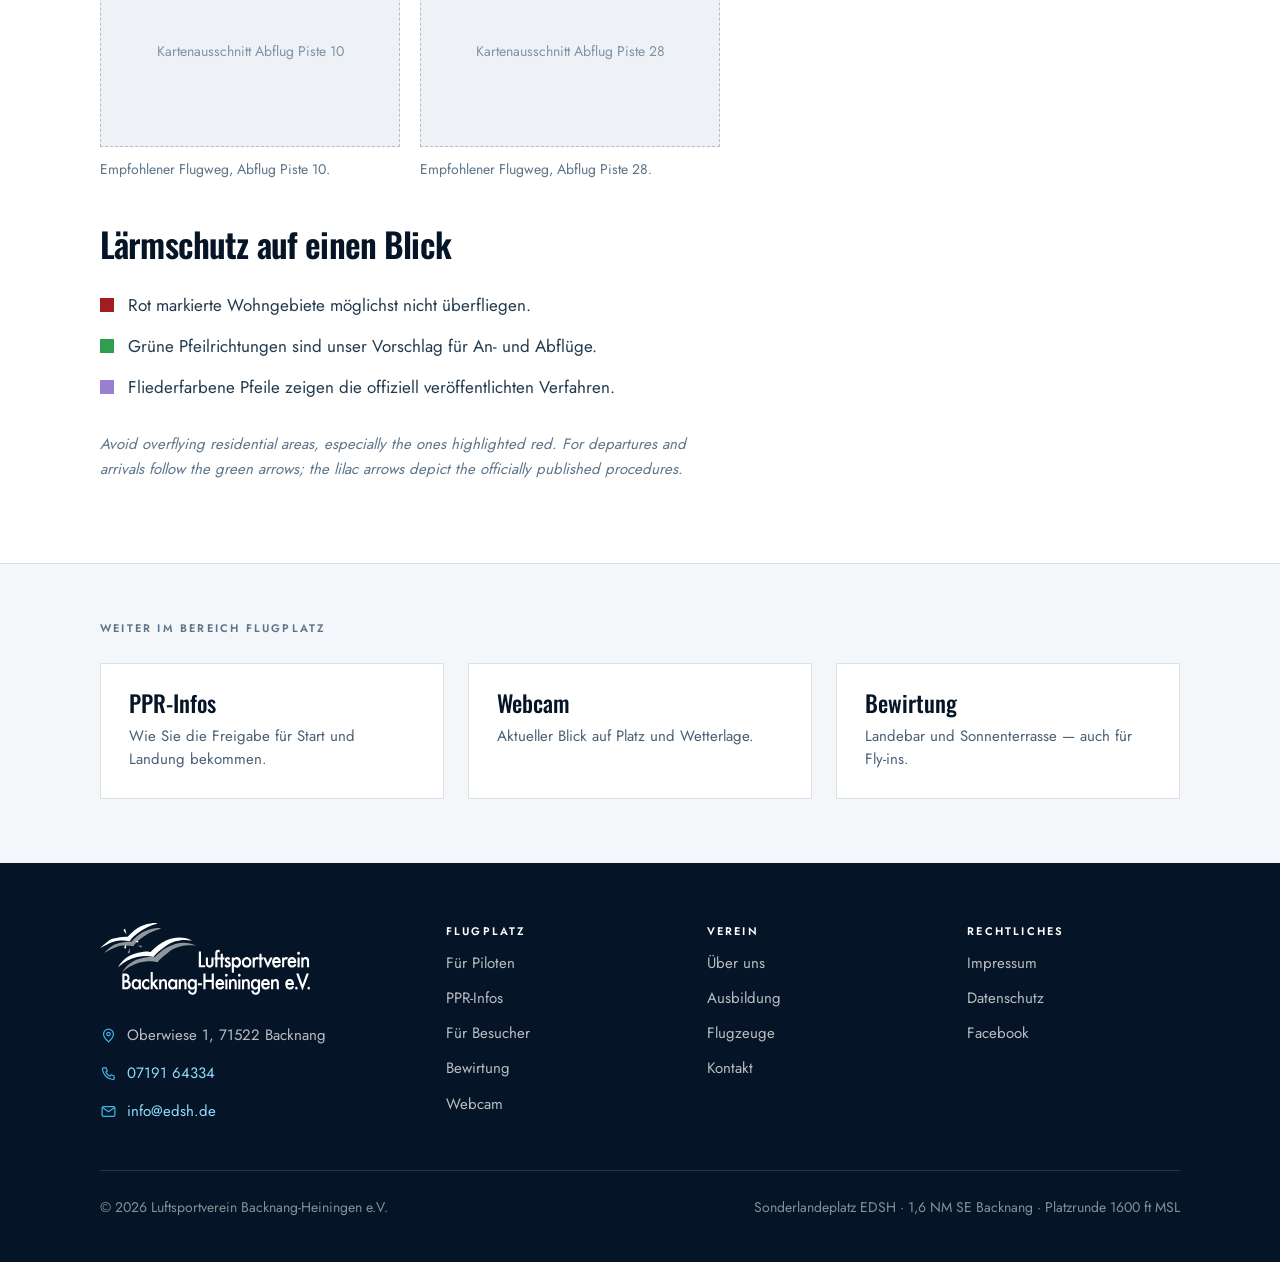
==== commit 8be11e77: "PPR-Knopf: Farbfehler behoben, Split-Button mit Drohnenflug-Option Der Button in der Desktop-Navigat" ====
--- a/anflug.html
+++ b/anflug.html
@@ -31,17 +31,33 @@
     <a href="#">Ausbildung</a>
     <a href="#">Landebar</a>
     <a href="#">Kontakt</a>
-    <a class="knopf" href="#">
-      <svg width="17" height="17" viewBox="0 0 24 24" fill="none" stroke="currentColor" stroke-width="1.8" stroke-linecap="round" stroke-linejoin="round" aria-hidden="true"><path d="M4 12h6"/><path d="M14 12h6"/><path d="M12 4v6"/><path d="M12 14v6"/><circle cx="12" cy="12" r="1.6"/></svg>
+    <div class="anfrage anfrage--split">
+    <a class="knopf anfrage-haupt" href="#">
+      <svg width="16" height="16" viewBox="0 0 24 24" fill="none" stroke="currentColor" stroke-width="1.8" stroke-linecap="round" stroke-linejoin="round" aria-hidden="true"><path d="M4 12h6"/><path d="M14 12h6"/><path d="M12 4v6"/><path d="M12 14v6"/><circle cx="12" cy="12" r="1.6"/></svg>
       PPR&nbsp;<span>anfragen</span>
     </a>
+    <button class="knopf anfrage-schalter" type="button" aria-haspopup="true" aria-expanded="false" aria-controls="anfrage-menue-navi" aria-label="Weitere Anfrage-Optionen">
+      <svg class="anfrage-pfeil" width="12" height="12" viewBox="0 0 24 24" fill="none" stroke="currentColor" stroke-width="2.4" stroke-linecap="round" stroke-linejoin="round" aria-hidden="true"><path d="M6 9l6 6 6-6"/></svg>
+    </button>
+    <div class="anfrage-menue" id="anfrage-menue-navi" role="menu" hidden>
+      <a role="menuitem" href="#"><svg width="16" height="16" viewBox="0 0 24 24" fill="none" stroke="currentColor" stroke-width="1.8" stroke-linecap="round" stroke-linejoin="round" aria-hidden="true"><circle cx="5" cy="5" r="2"/><circle cx="19" cy="5" r="2"/><circle cx="5" cy="19" r="2"/><circle cx="19" cy="19" r="2"/><path d="M6.4 6.4L9.5 9.5M17.6 6.4L14.5 9.5M6.4 17.6L9.5 14.5M17.6 17.6L14.5 14.5"/><rect x="9" y="9" width="6" height="6" rx="1"/></svg>Zustimmung Drohnenflug</a>
+    </div>
+  </div>
   </nav>
 
   <div class="kopf-rechts">
-    <a class="knopf" href="#">
-      <svg width="17" height="17" viewBox="0 0 24 24" fill="none" stroke="currentColor" stroke-width="1.8" stroke-linecap="round" stroke-linejoin="round" aria-hidden="true"><path d="M4 12h6"/><path d="M14 12h6"/><path d="M12 4v6"/><path d="M12 14v6"/><circle cx="12" cy="12" r="1.6"/></svg>
+    <div class="anfrage anfrage--split">
+    <a class="knopf anfrage-haupt" href="#">
+      <svg width="16" height="16" viewBox="0 0 24 24" fill="none" stroke="currentColor" stroke-width="1.8" stroke-linecap="round" stroke-linejoin="round" aria-hidden="true"><path d="M4 12h6"/><path d="M14 12h6"/><path d="M12 4v6"/><path d="M12 14v6"/><circle cx="12" cy="12" r="1.6"/></svg>
       PPR&nbsp;<span>anfragen</span>
     </a>
+    <button class="knopf anfrage-schalter" type="button" aria-haspopup="true" aria-expanded="false" aria-controls="anfrage-menue-mobil" aria-label="Weitere Anfrage-Optionen">
+      <svg class="anfrage-pfeil" width="12" height="12" viewBox="0 0 24 24" fill="none" stroke="currentColor" stroke-width="2.4" stroke-linecap="round" stroke-linejoin="round" aria-hidden="true"><path d="M6 9l6 6 6-6"/></svg>
+    </button>
+    <div class="anfrage-menue" id="anfrage-menue-mobil" role="menu" hidden>
+      <a role="menuitem" href="#"><svg width="16" height="16" viewBox="0 0 24 24" fill="none" stroke="currentColor" stroke-width="1.8" stroke-linecap="round" stroke-linejoin="round" aria-hidden="true"><circle cx="5" cy="5" r="2"/><circle cx="19" cy="5" r="2"/><circle cx="5" cy="19" r="2"/><circle cx="19" cy="19" r="2"/><path d="M6.4 6.4L9.5 9.5M17.6 6.4L14.5 9.5M6.4 17.6L9.5 14.5M17.6 17.6L14.5 14.5"/><rect x="9" y="9" width="6" height="6" rx="1"/></svg>Zustimmung Drohnenflug</a>
+    </div>
+  </div>
     <button class="menue-schalter" type="button" aria-expanded="false" aria-controls="klappmenue" aria-label="Menü öffnen">
       <svg width="24" height="24" viewBox="0 0 24 24" fill="none" stroke="currentColor" stroke-width="1.9" stroke-linecap="round" aria-hidden="true"><path d="M4 7h16"/><path d="M4 12h16"/><path d="M4 17h16"/></svg>
     </button>
--- a/stil.css
+++ b/stil.css
@@ -1,4 +1,57 @@
-@import url("https://fonts.googleapis.com/css2?family=Oswald:wght@400;500;600;700&family=Jost:wght@400;500;600&display=swap");
+/* Lokal eingebettete Schriften statt Google Fonts — keine externe
+   Anfrage beim Aufruf der Seite. Dateien liegen unter schriften/,
+   Original: Oswald von Vernon Adams, Jost von Owen Earl, beide SIL
+   Open Font License, bezogen über Google Fonts. */
+
+@font-face {
+  font-family: "Oswald";
+  font-style: normal;
+  font-weight: 400;
+  font-display: swap;
+  src: url("schriften/oswald-400.woff2") format("woff2");
+}
+@font-face {
+  font-family: "Oswald";
+  font-style: normal;
+  font-weight: 500;
+  font-display: swap;
+  src: url("schriften/oswald-500.woff2") format("woff2");
+}
+@font-face {
+  font-family: "Oswald";
+  font-style: normal;
+  font-weight: 600;
+  font-display: swap;
+  src: url("schriften/oswald-600.woff2") format("woff2");
+}
+@font-face {
+  font-family: "Oswald";
+  font-style: normal;
+  font-weight: 700;
+  font-display: swap;
+  src: url("schriften/oswald-700.woff2") format("woff2");
+}
+@font-face {
+  font-family: "Jost";
+  font-style: normal;
+  font-weight: 400;
+  font-display: swap;
+  src: url("schriften/jost-400.woff2") format("woff2");
+}
+@font-face {
+  font-family: "Jost";
+  font-style: normal;
+  font-weight: 500;
+  font-display: swap;
+  src: url("schriften/jost-500.woff2") format("woff2");
+}
+@font-face {
+  font-family: "Jost";
+  font-style: normal;
+  font-weight: 600;
+  font-display: swap;
+  src: url("schriften/jost-600.woff2") format("woff2");
+}
 
 /* ==========================================================================
    Entwurf für den neuen Auftritt des LSV Backnang-Heiningen
@@ -85,7 +138,7 @@
 }
 
 .navi { display: flex; align-items: center; gap: 34px; }
-.navi a { font-size: 16px; font-weight: 500; color: var(--text); }
+.navi a:not(.knopf) { font-size: 16px; font-weight: 500; color: var(--text); }
 .navi a.aktiv {
   font-weight: 600; color: var(--interaktiv);
   border-bottom: 2px solid var(--interaktiv); padding-bottom: 3px;
@@ -93,9 +146,10 @@
 
 .knopf {
   display: inline-flex; align-items: center; justify-content: center; gap: 8px;
-  min-height: 44px; padding: 0 20px; border-radius: 2px;
+  min-height: 44px; padding: 0 20px; border-radius: 2px; border: 0;
   background: var(--interaktiv); color: #fff;
-  font-size: 15px; font-weight: 600; letter-spacing: .02em;
+  font-family: inherit; font-size: 15px; font-weight: 600; letter-spacing: .02em;
+  cursor: pointer;
 }
 .knopf:hover { background: var(--navy); color: #fff; }
 .knopf--rot { background: var(--rot); }
@@ -103,6 +157,46 @@
 .knopf--linie { background: none; border: 1px solid rgba(255,255,255,.34); color: #fff; }
 .knopf--linie:hover { background: rgba(255,255,255,.1); color: #fff; }
 .knopf--breit { width: 100%; min-height: 52px; font-size: 16px; }
+
+/* ---- Anfrage-Dropdown (PPR / Drohnenflug) ------------------------------ */
+
+.anfrage { position: relative; display: inline-flex; }
+
+/* Split-Button: linkes Segment ist die Standardaktion (echter Link,
+   funktioniert auch ohne JavaScript), rechtes Segment ist nur der
+   schmale Umschalter fürs Dropdown. */
+.anfrage--split .anfrage-haupt {
+  border-top-right-radius: 0; border-bottom-right-radius: 0;
+}
+.anfrage--split .anfrage-schalter {
+  border-top-left-radius: 0; border-bottom-left-radius: 0;
+  padding: 0 14px; border-left: 1px solid rgba(255,255,255,.30);
+}
+
+.anfrage-pfeil { transition: transform .15s ease; flex-shrink: 0; }
+.anfrage-schalter[aria-expanded="true"] .anfrage-pfeil { transform: rotate(180deg); }
+
+.anfrage-menue {
+  position: absolute; top: calc(100% + 8px); right: 0; z-index: 30;
+  display: flex; flex-direction: column; gap: 2px;
+  min-width: 260px; padding: 6px;
+  background: #fff; border: 1px solid var(--linie); border-radius: 6px;
+  box-shadow: 0 12px 28px rgba(5, 20, 38, .18);
+}
+.anfrage-menue[hidden] { display: none; }
+.anfrage-menue a {
+  display: flex; align-items: center; gap: 12px; min-height: 44px;
+  padding: 0 14px; border-radius: 4px; white-space: nowrap;
+  font-size: 15px; font-weight: 500; color: var(--text);
+}
+.anfrage-menue a:hover,
+.anfrage-menue a:focus-visible {
+  background: var(--dunst); color: var(--interaktiv); outline: none;
+}
+.anfrage-menue svg { flex-shrink: 0; color: var(--grau); }
+.anfrage-menue a:hover svg,
+.anfrage-menue a:focus-visible svg { color: var(--interaktiv); }
+
 
 /* Auf großen Schirmen trägt die Navigation den PPR-Knopf selbst */
 .kopf-rechts { display: none; }
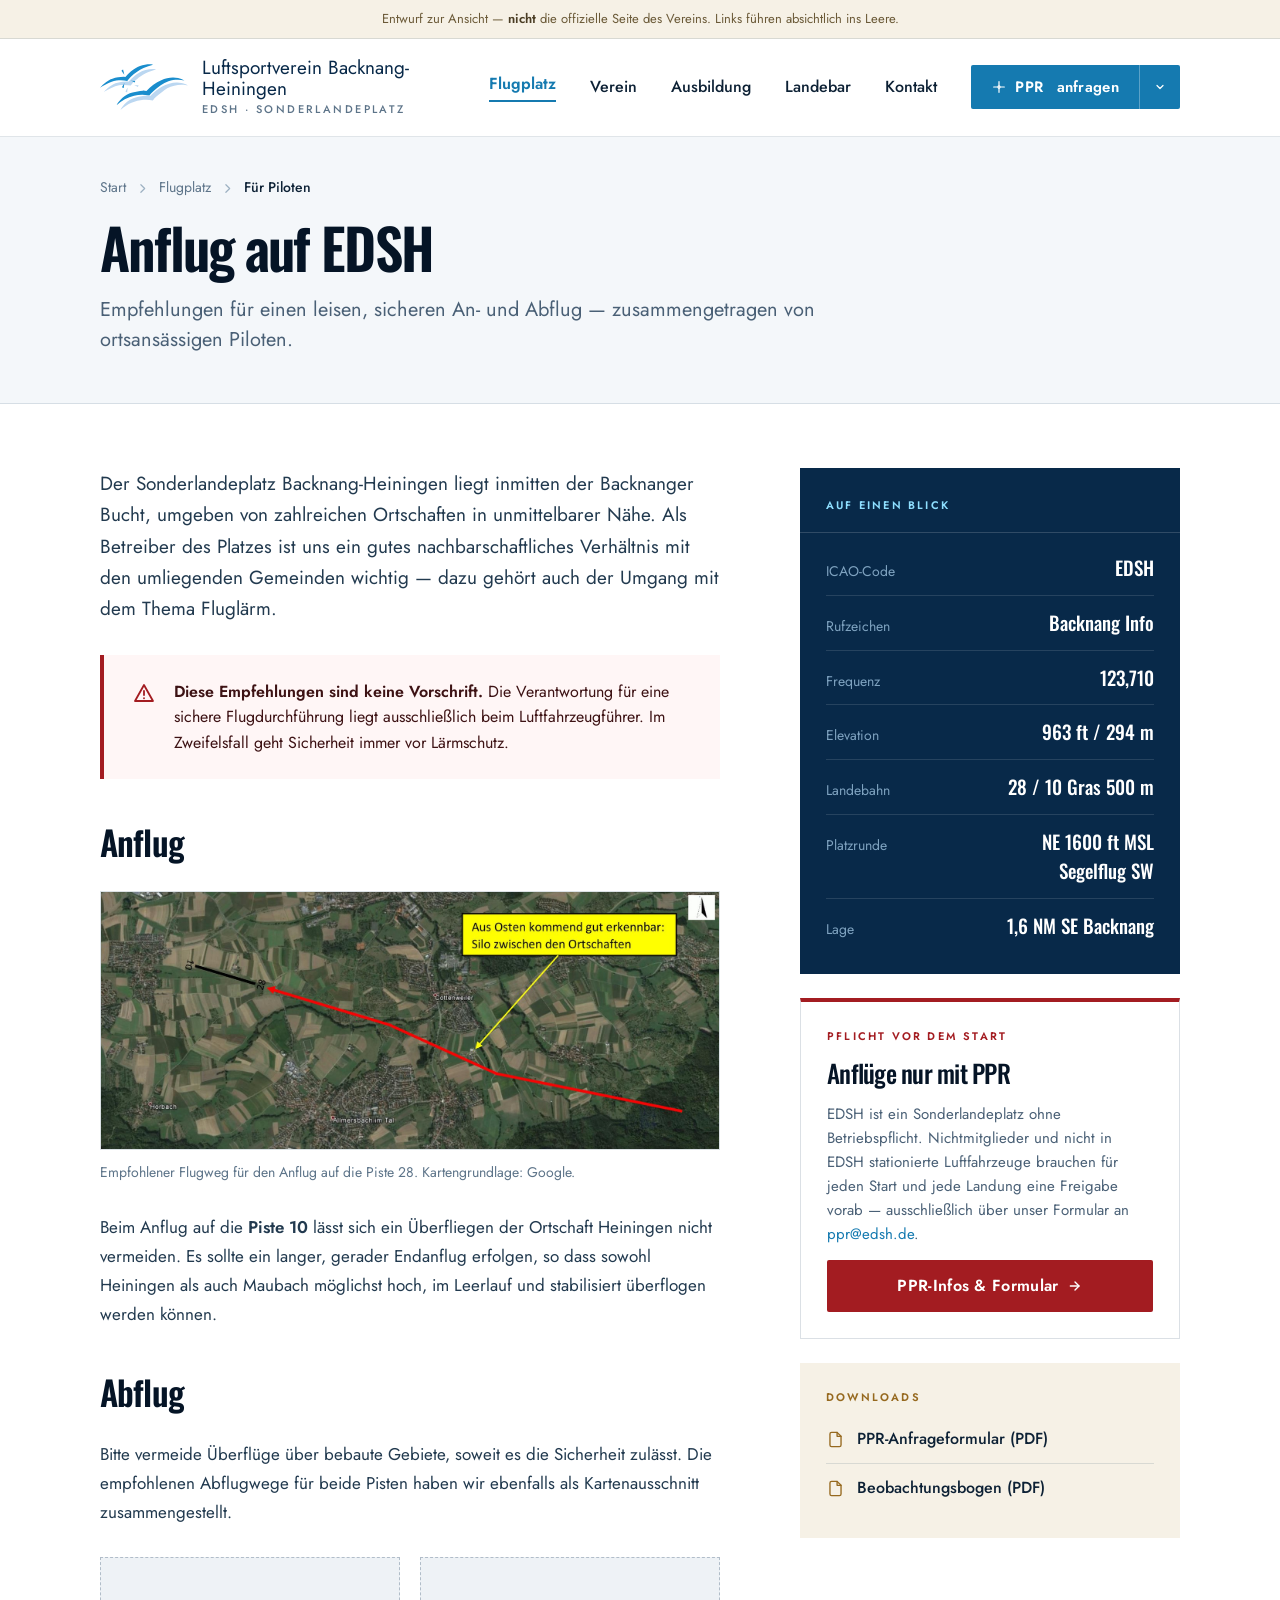
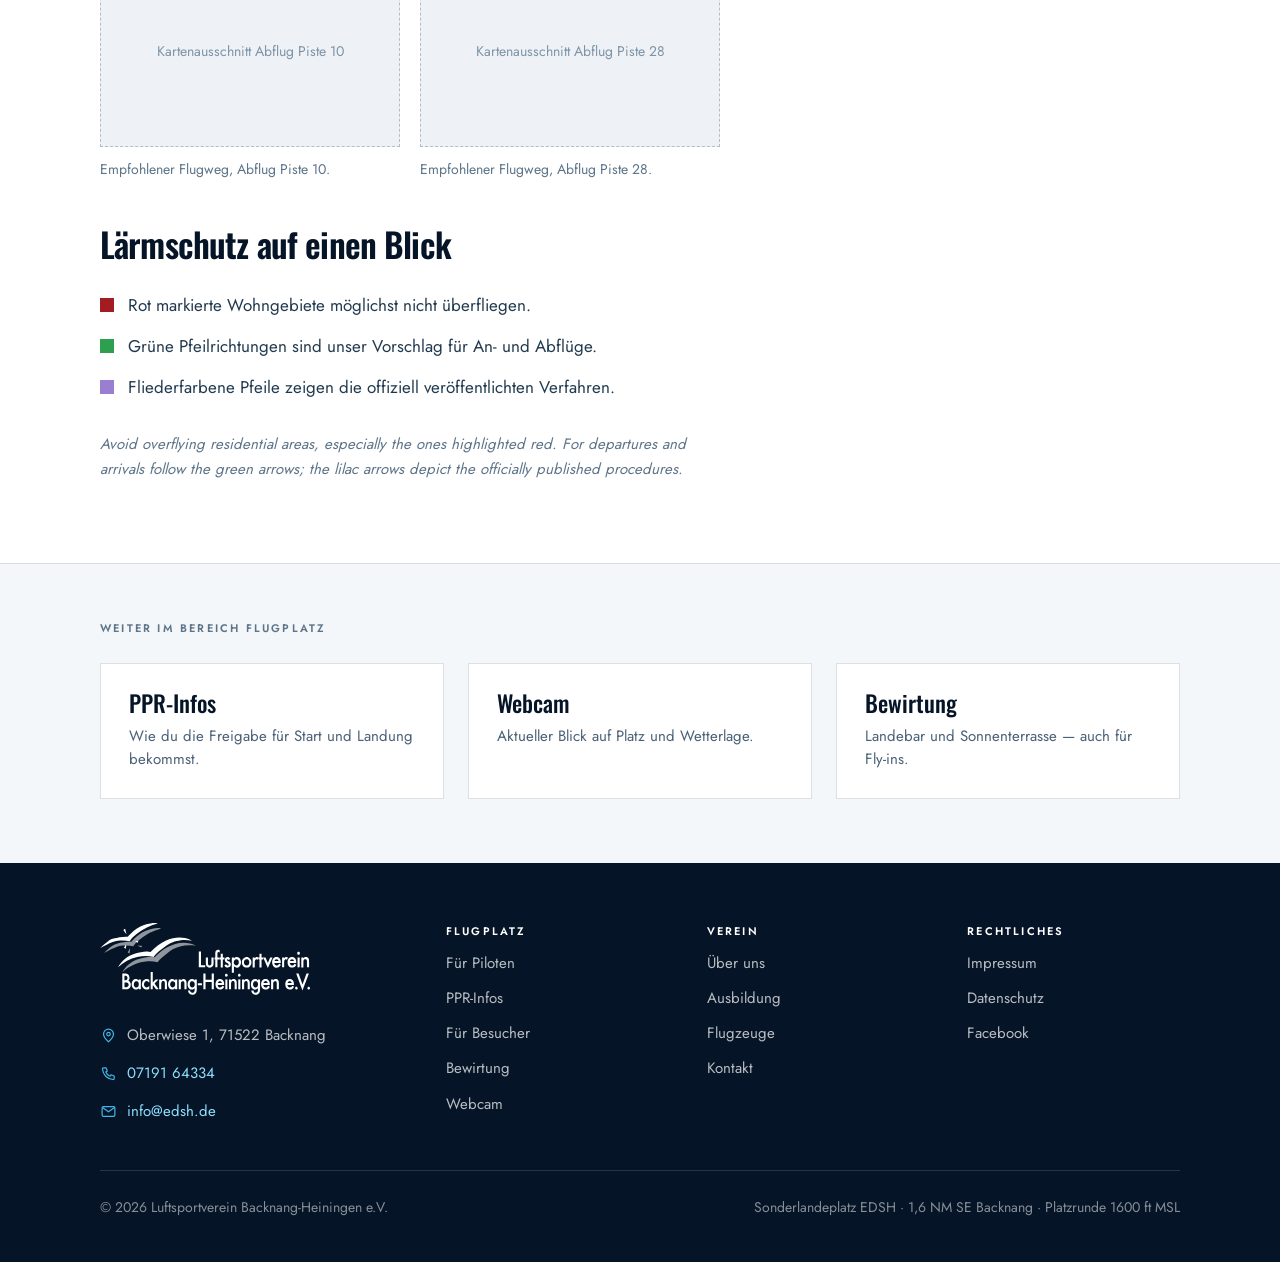
==== commit d88d2fa2: "Anrede auf Du umstellen, Ausrichtung der ICAO-Kachel am Telefon korrigieren Die Platzdaten-Kachel "I" ====
--- a/anflug.html
+++ b/anflug.html
@@ -76,7 +76,7 @@
 
   <section class="seitenkopf">
     <div class="bahn">
-      <nav class="krumen" aria-label="Sie befinden sich hier">
+      <nav class="krumen" aria-label="Du befindest dich hier">
         <a href="index.html">Start</a>
         <svg width="13" height="13" viewBox="0 0 24 24" fill="none" stroke="#9db1c2" stroke-width="2.2" stroke-linecap="round" stroke-linejoin="round" aria-hidden="true"><path d="M9 5l7 7-7 7"/></svg>
         <a href="#">Flugplatz</a>
@@ -110,7 +110,7 @@
 
         <h2>Abflug</h2>
 
-        <p>Bitte vermeiden Sie Überflüge über bebaute Gebiete, soweit es die Sicherheit zulässt. Die empfohlenen Abflugwege für beide Pisten haben wir ebenfalls als Kartenausschnitt zusammengestellt.</p>
+        <p>Bitte vermeide Überflüge über bebaute Gebiete, soweit es die Sicherheit zulässt. Die empfohlenen Abflugwege für beide Pisten haben wir ebenfalls als Kartenausschnitt zusammengestellt.</p>
 
         <div class="zwei-spalten">
           <div>
@@ -172,7 +172,7 @@
     <div class="bahn">
       <span class="kleinzeile">Weiter im Bereich Flugplatz</span>
       <div class="weiter-gitter">
-        <a class="weiter-karte" href="#"><b>PPR-Infos</b><span>Wie Sie die Freigabe für Start und Landung bekommen.</span></a>
+        <a class="weiter-karte" href="#"><b>PPR-Infos</b><span>Wie du die Freigabe für Start und Landung bekommst.</span></a>
         <a class="weiter-karte" href="#"><b>Webcam</b><span>Aktueller Blick auf Platz und Wetterlage.</span></a>
         <a class="weiter-karte" href="#"><b>Bewirtung</b><span>Landebar und Sonnenterrasse — auch für Fly-ins.</span></a>
       </div>
--- a/stil.css
+++ b/stil.css
@@ -526,6 +526,7 @@
 
   .platzdaten-gitter { grid-template-columns: repeat(2, minmax(0, 1fr)); }
   .platzdaten-feld, .platzdaten-feld:last-child { grid-column: span 1; padding: 14px 16px; }
+  .platzdaten-feld:first-child { padding-left: 16px; }
   .platzdaten-feld--warnung { grid-column: 1 / -1 !important; }
   .platzdaten-wert { font-size: 22px; }
 
